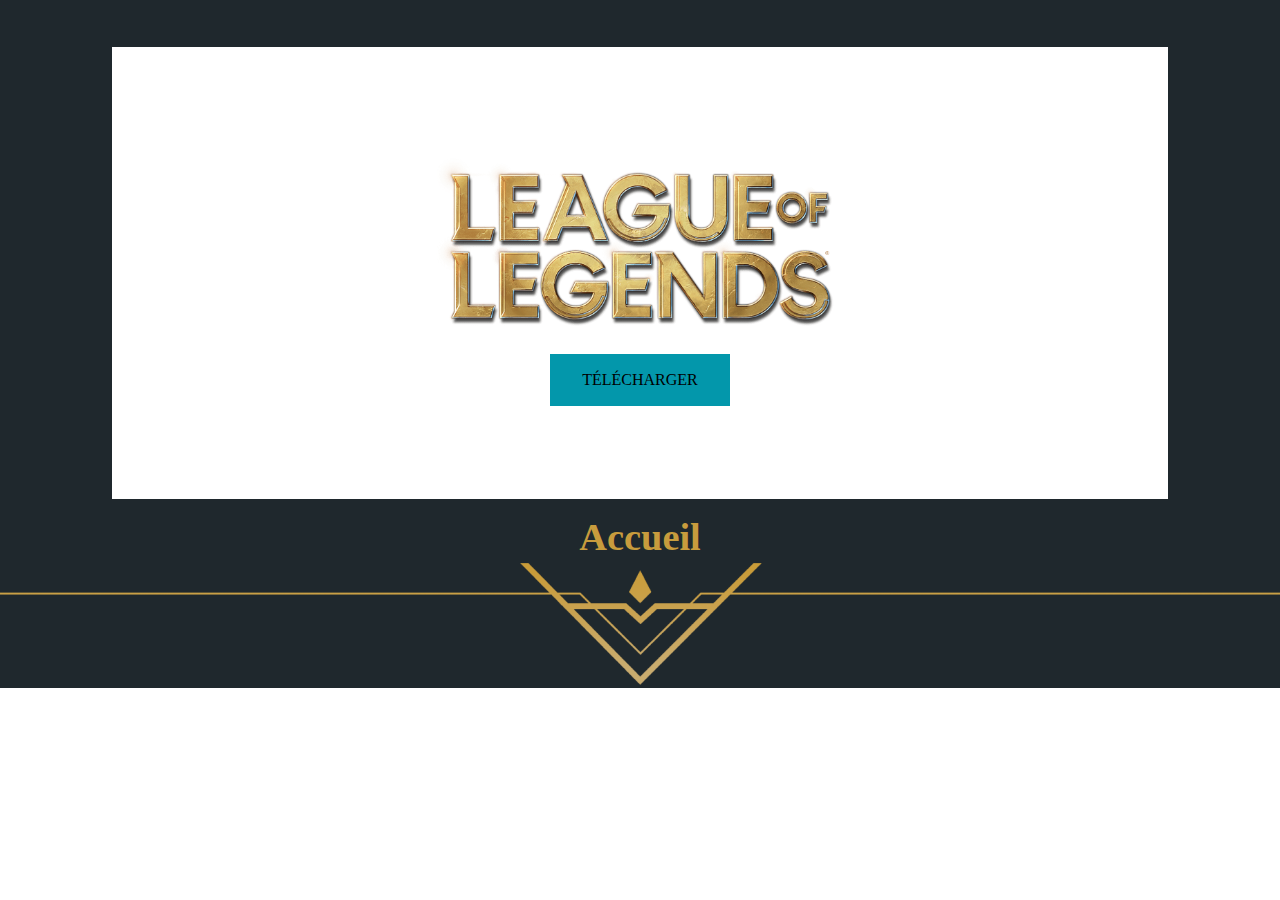
==== index.html @ 40058fbb "Import Home Page" ====
<!doctype html>
<html lang="fr">

<head>
    <meta charset="UTF-8">
    <title>League of Legends</title>
    <link rel="stylesheet" href="./css/home-page.css" type="text/css" />
</head>

<body>
    <main>
        <div class="intro-home-page">
            <div class="video-home-page">
                <video autoplay muted loop>
                    <source src="https://www.leagueoflegends.com/static/hero-c35bd03ceaa5f919e98b20c905044a3d.webm" type="video/mp4">
                     Your browser does not support the video tag.
                </video>
                <img class="logo-home-page" src="./ressources/logo.png" />
                <button class="download"><a href="https://signup.leagueoflegends.com/fr-fr/signup/index">Télécharger</a></button>
            </div>
        </div>
        <div class="invisible-div-home-page"></div>
        <div class="container content-home-page">
            <h1>Accueil</h1>
            <img src="./ressources/decorator-hr-lg.png" />
            <article>

            </article>
            <article></article>
            <article></article>
        </div>
        </main>
</body>

</html>
---- css/home-page.css ----
/*******************************************************************************
GENERALITES
*******************************************************************************/
@font-face {
    font-family: "Beaufort for LOL Bold";
    src: url("https://db.onlinewebfonts.com/t/12420e8c141ca7c3dff41de2d59df13e.eot");
    src: url("https://db.onlinewebfonts.com/t/12420e8c141ca7c3dff41de2d59df13e.eot?#iefix")format("embedded-opentype"),
    url("https://db.onlinewebfonts.com/t/12420e8c141ca7c3dff41de2d59df13e.woff2")format("woff2"),
    url("https://db.onlinewebfonts.com/t/12420e8c141ca7c3dff41de2d59df13e.woff")format("woff"),
    url("https://db.onlinewebfonts.com/t/12420e8c141ca7c3dff41de2d59df13e.ttf")format("truetype"),
    url("https://db.onlinewebfonts.com/t/12420e8c141ca7c3dff41de2d59df13e.svg#Beaufort for LOL Bold")format("svg");
}

body {
    margin: 0;
    padding: 0;
}

main {
    background-color: #1F282D;
}

.container {
    max-width: 1440px;
    margin: 0 auto;
}

a {
    text-decoration: none;
    color: black;
}

h1 {
    color: #C89C3D;
    margin: 0;
    font-family: 'Beaufort for LOL Bold';
    font-size: 2.4rem;
}


/*******************************************************************************
INTRO
*******************************************************************************/

/* DECORATION DIV */
.intro-home-page {
    display: flex;
    justify-content: center;
    width : 100%;
    height: 465px;
    background-color: #1F282D;
    align-items: center;
    position: relative;
}

/* DIV VIDEO */
.video-home-page {
    display: flex;
    flex-direction: column;
    align-items: center;
    justify-content: center;
    width: 80%;
    height: 420px;
    padding: 1em;
    background-color: #fff;
    position: absolute;
    top: 10%;
}

.video-home-page video {
  position: absolute;
  top: 0;
  left: 0;
  width: 100%;
  height: 100%;
  object-fit: cover;
}

/* LOGO*/
.logo-home-page {
    width: 415px;
    height: auto;
    margin: 1em 0;
    z-index: 1;
}

/* BUTTON*/
.download {
    display: flex;
    justify-content: center;
    align-items: center;
    padding: 1em 5em;
    font-family: 'Beaufort for LOL Bold';
    width: 180px;
    height: ;
    font-size: 1rem;
    background-color: #0397AB;
    border: 1px solid #0397AB;
    color: #333;
    text-transform: uppercase;
    z-index: 1;
}


/*******************************************************************************
CONTENU
*******************************************************************************/
.invisible-div-home-page {
    height: 50px;
}


/* DECORATION DIV*/
.content-home-page {
    display: flex;
    justify-content: center;
    align-items: center;
    flex-direction: column;
}
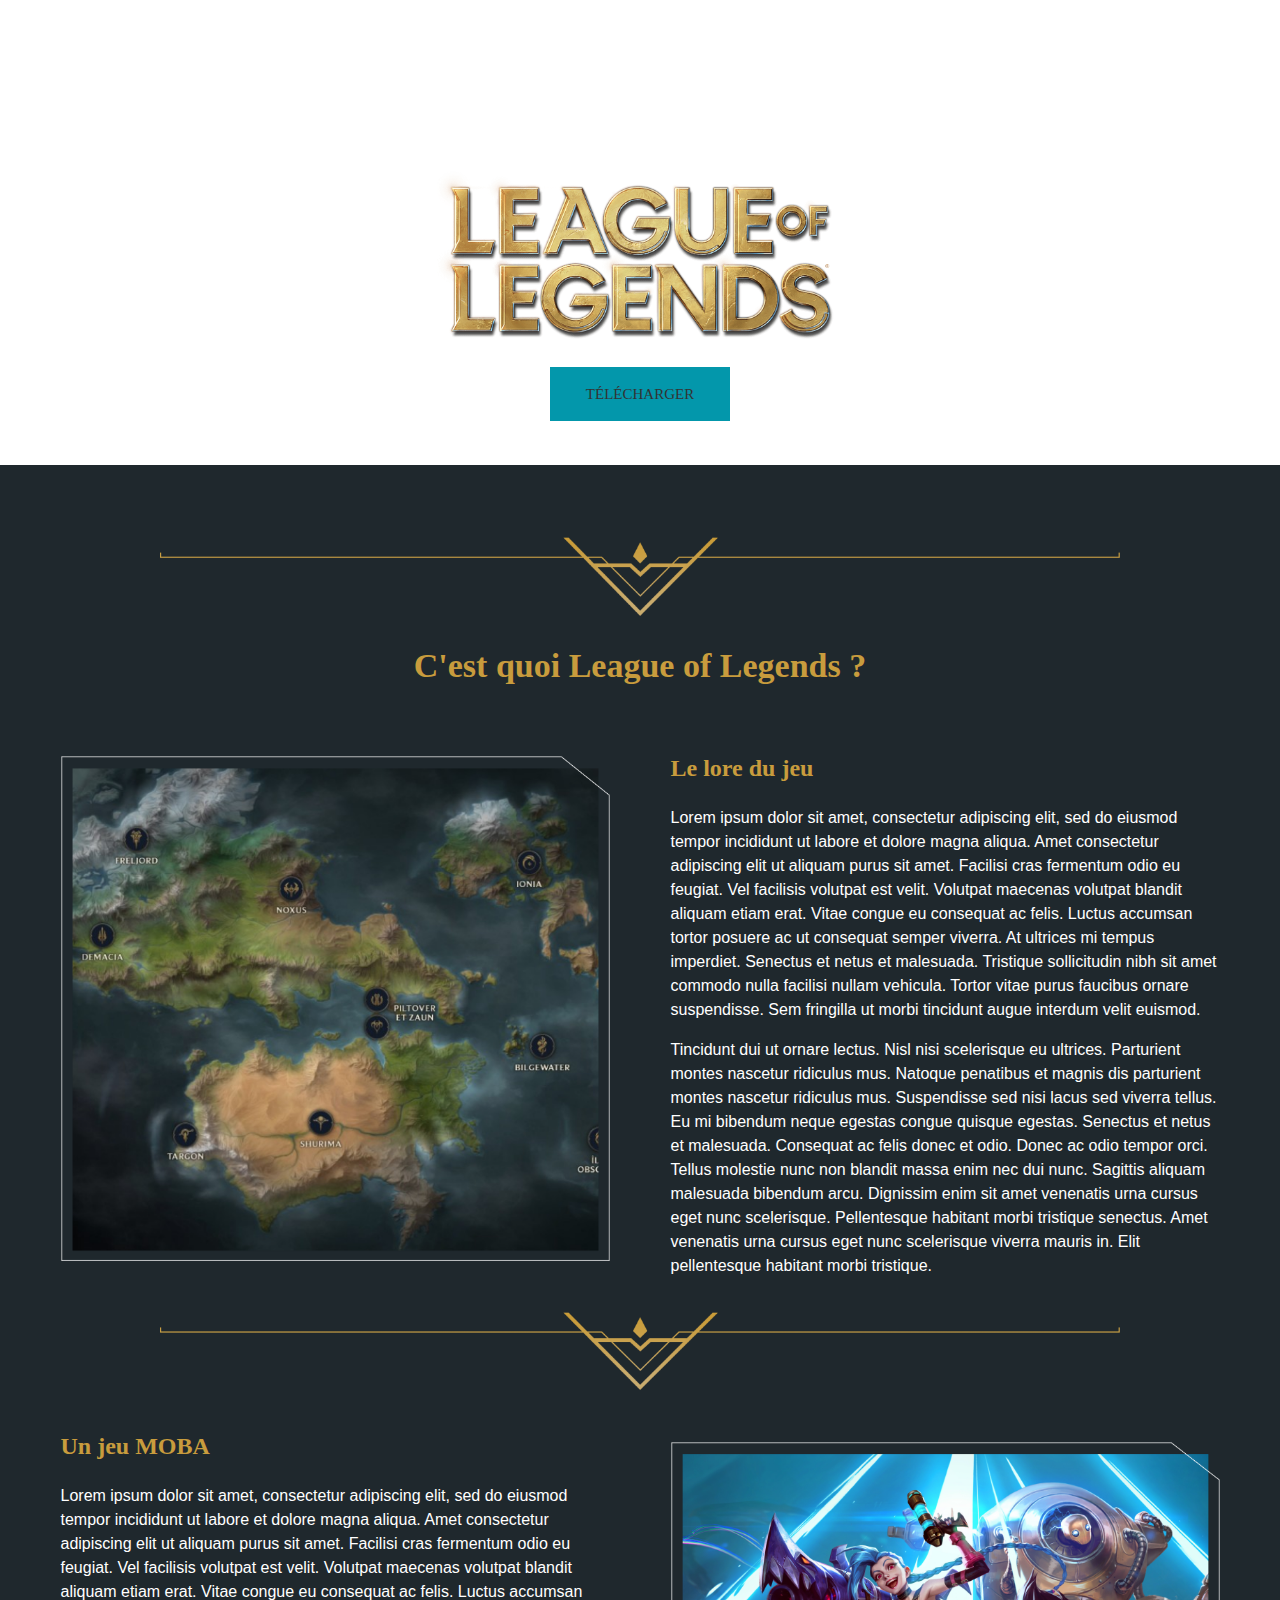
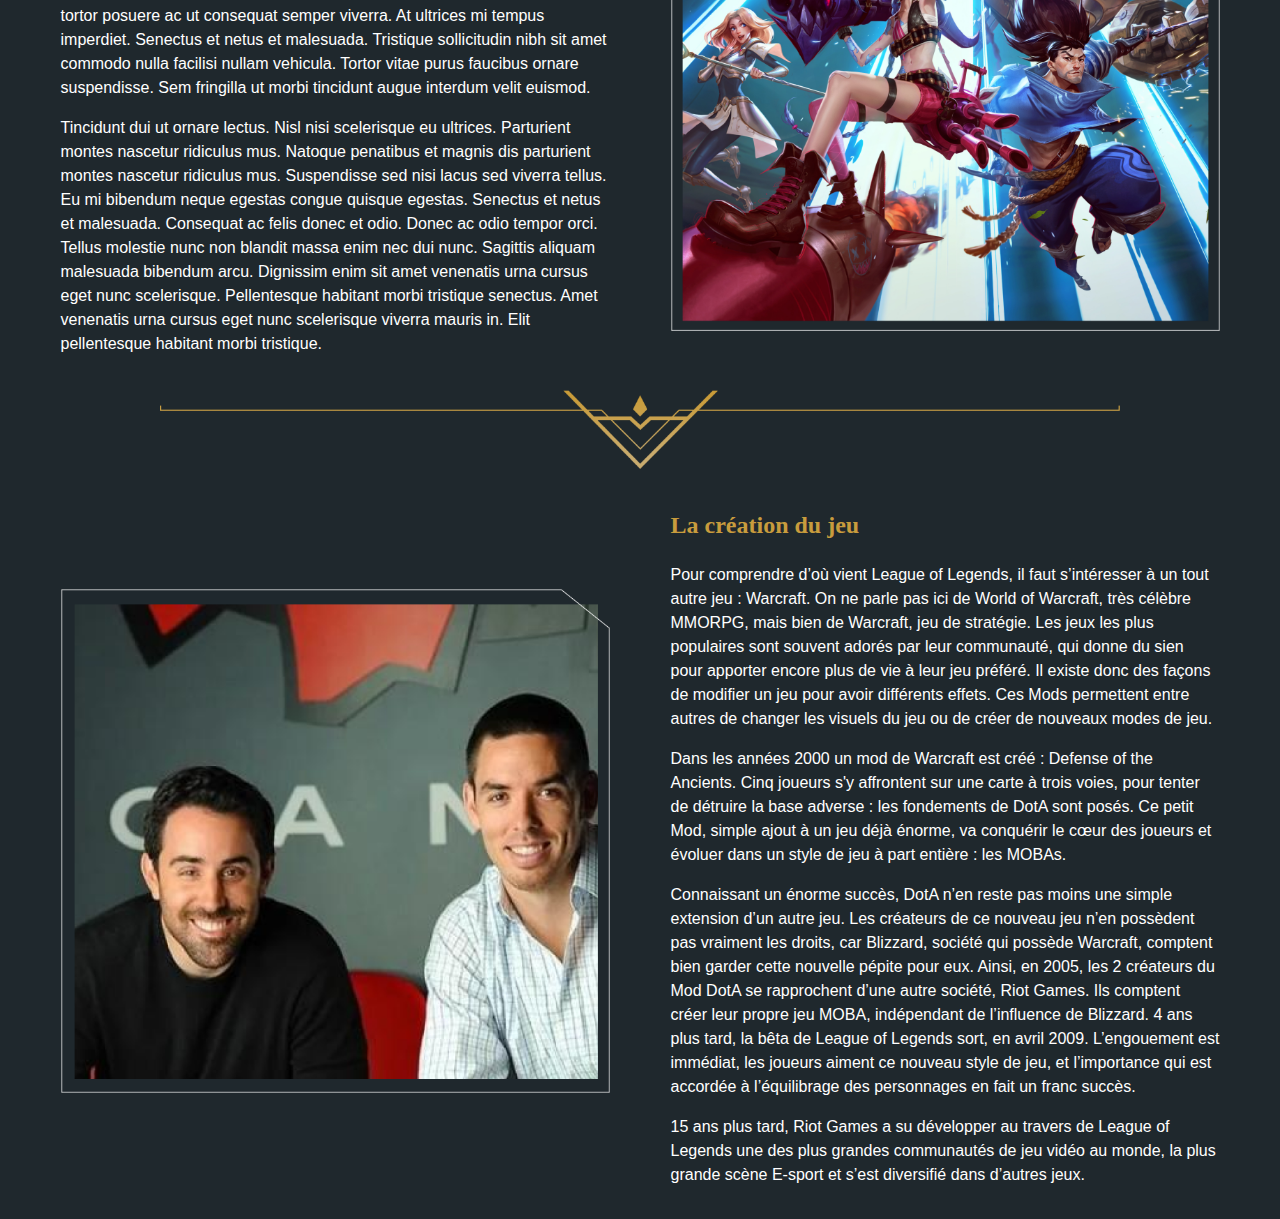
==== commit 32b5c860: "Update Home Page" ====
--- a/index.html
+++ b/index.html
@@ -4,7 +4,8 @@
 <head>
     <meta charset="UTF-8">
     <title>League of Legends</title>
-    <link rel="stylesheet" href="./css/home-page.css" type="text/css" />
+    <link rel="stylesheet" href="./css/style.css" type="text/css" />
+    <meta name="viewport" content="width=device-width, initial-scale=1.0">
 </head>
 
 <body>
@@ -16,20 +17,64 @@
                      Your browser does not support the video tag.
                 </video>
                 <img class="logo-home-page" src="./ressources/logo.png" />
-                <button class="download"><a href="https://signup.leagueoflegends.com/fr-fr/signup/index">Télécharger</a></button>
+                <a class="download"href="https://signup.leagueoflegends.com/fr-fr/signup/index">Télécharger</a>
             </div>
         </div>
         <div class="invisible-div-home-page"></div>
         <div class="container content-home-page">
-            <h1>Accueil</h1>
-            <img src="./ressources/decorator-hr-lg.png" />
-            <article>
-
+            <img class="separator-home-page" src="./ressources/decorator-hr-lg.png" />
+            <h1>C'est quoi League of Legends ?</h1>
+            <article class="article-home-page">
+                <div class="div-img-home-page">
+                    <img class="img-home-page" src="./ressources/map.png" />
+                </div>
+                <div class="text-article-home-page">
+                    <h2>Le lore du jeu</h2>
+                    <p>Lorem ipsum dolor sit amet, consectetur adipiscing elit, sed do eiusmod tempor incididunt ut labore et dolore magna aliqua. Amet consectetur adipiscing elit ut aliquam purus sit amet. Facilisi cras fermentum odio eu feugiat. Vel facilisis
+                        volutpat est velit. Volutpat maecenas volutpat blandit aliquam etiam erat. Vitae congue eu consequat ac felis. Luctus accumsan tortor posuere ac ut consequat semper viverra. At ultrices mi tempus imperdiet. Senectus et netus et
+                        malesuada. Tristique sollicitudin nibh sit amet commodo nulla facilisi nullam vehicula. Tortor vitae purus faucibus ornare suspendisse. Sem fringilla ut morbi tincidunt augue interdum velit euismod.</p>
+                    <p>Tincidunt dui ut ornare lectus. Nisl nisi scelerisque eu ultrices. Parturient montes nascetur ridiculus mus. Natoque penatibus et magnis dis parturient montes nascetur ridiculus mus. Suspendisse sed nisi lacus sed viverra tellus. Eu
+                        mi bibendum neque egestas congue quisque egestas. Senectus et netus et malesuada. Consequat ac felis donec et odio. Donec ac odio tempor orci. Tellus molestie nunc non blandit massa enim nec dui nunc. Sagittis aliquam malesuada
+                        bibendum arcu. Dignissim enim sit amet venenatis urna cursus eget nunc scelerisque. Pellentesque habitant morbi tristique senectus. Amet venenatis urna cursus eget nunc scelerisque viverra mauris in. Elit pellentesque habitant
+                        morbi tristique.</p>
+                </div>
             </article>
-            <article></article>
-            <article></article>
+            <img class="separator-home-page" src="./ressources/decorator-hr-lg.png" />
+            <article class="article-home-page">
+                <div class="text-article-home-page">
+                    <h2>Un jeu MOBA</h2>
+                    <p>Lorem ipsum dolor sit amet, consectetur adipiscing elit, sed do eiusmod tempor incididunt ut labore et dolore magna aliqua. Amet consectetur adipiscing elit ut aliquam purus sit amet. Facilisi cras fermentum odio eu feugiat. Vel facilisis
+                        volutpat est velit. Volutpat maecenas volutpat blandit aliquam etiam erat. Vitae congue eu consequat ac felis. Luctus accumsan tortor posuere ac ut consequat semper viverra. At ultrices mi tempus imperdiet. Senectus et netus et
+                        malesuada. Tristique sollicitudin nibh sit amet commodo nulla facilisi nullam vehicula. Tortor vitae purus faucibus ornare suspendisse. Sem fringilla ut morbi tincidunt augue interdum velit euismod.</p>
+                    <p>Tincidunt dui ut ornare lectus. Nisl nisi scelerisque eu ultrices. Parturient montes nascetur ridiculus mus. Natoque penatibus et magnis dis parturient montes nascetur ridiculus mus. Suspendisse sed nisi lacus sed viverra tellus. Eu
+                        mi bibendum neque egestas congue quisque egestas. Senectus et netus et malesuada. Consequat ac felis donec et odio. Donec ac odio tempor orci. Tellus molestie nunc non blandit massa enim nec dui nunc. Sagittis aliquam malesuada
+                        bibendum arcu. Dignissim enim sit amet venenatis urna cursus eget nunc scelerisque. Pellentesque habitant morbi tristique senectus. Amet venenatis urna cursus eget nunc scelerisque viverra mauris in. Elit pellentesque habitant
+                        morbi tristique.</p>
+                </div>
+                <div class="div-img-home-page">
+                    <img class="img-home-page" src="./ressources/MOBA.png" />
+                </div>
+            </article>
+            <img class="separator-home-page" src="./ressources/decorator-hr-lg.png" />
+            <article class="article-home-page">
+                <div class="div-img-home-page">
+                    <img class="img-home-page" src="./ressources/creators.png" />
+                </div>
+                <div class="text-article-home-page">
+                    <h2>La création du jeu</h2>
+                    <p>Pour comprendre d’où vient League of Legends, il faut s’intéresser à un tout autre jeu : Warcraft. On ne parle pas ici de World of Warcraft, très célèbre MMORPG, mais bien de Warcraft, jeu de stratégie. Les jeux les plus populaires
+                        sont souvent adorés par leur communauté, qui donne du sien pour apporter encore plus de vie à leur jeu préféré. Il existe donc des façons de modifier un jeu pour avoir différents effets. Ces Mods permettent entre autres de changer
+                        les visuels du jeu ou de créer de nouveaux modes de jeu. </p>
+                    <p>Dans les années 2000 un mod de Warcraft est créé : Defense of the Ancients. Cinq joueurs s'y affrontent sur une carte à trois voies, pour tenter de détruire la base adverse : les fondements de DotA sont posés. Ce petit Mod, simple
+                        ajout à un jeu déjà énorme, va conquérir le cœur des joueurs et évoluer dans un style de jeu à part entière : les MOBAs.</p>
+                    <p>Connaissant un énorme succès, DotA n’en reste pas moins une simple extension d’un autre jeu. Les créateurs de ce nouveau jeu n’en possèdent pas vraiment les droits, car Blizzard, société qui possède Warcraft, comptent bien garder cette
+                        nouvelle pépite pour eux. Ainsi, en 2005, les 2 créateurs du Mod DotA se rapprochent d’une autre société, Riot Games. Ils comptent créer leur propre jeu MOBA, indépendant de l’influence de Blizzard. 4 ans plus tard, la bêta de
+                        League of Legends sort, en avril 2009. L’engouement est immédiat, les joueurs aiment ce nouveau style de jeu, et l’importance qui est accordée à l’équilibrage des personnages en fait un franc succès.</p>
+                    <p>15 ans plus tard, Riot Games a su développer au travers de League of Legends une des plus grandes communautés de jeu vidéo au monde, la plus grande scène E-sport et s’est diversifié dans d’autres jeux.</p>
+                </div>
+            </article>
         </div>
-        </main>
+    </main>
 </body>
 
 </html>
--- a/css/style.css
+++ b/css/style.css
@@ -0,0 +1,8 @@
+@import url('font.css');
+@import url('general.css');
+@import url('main.css');
+@import url('role.css');
+@import url('media.css');
+@import url('merch.css');
+@import url('mixin.css');
+@import url('home-page.css')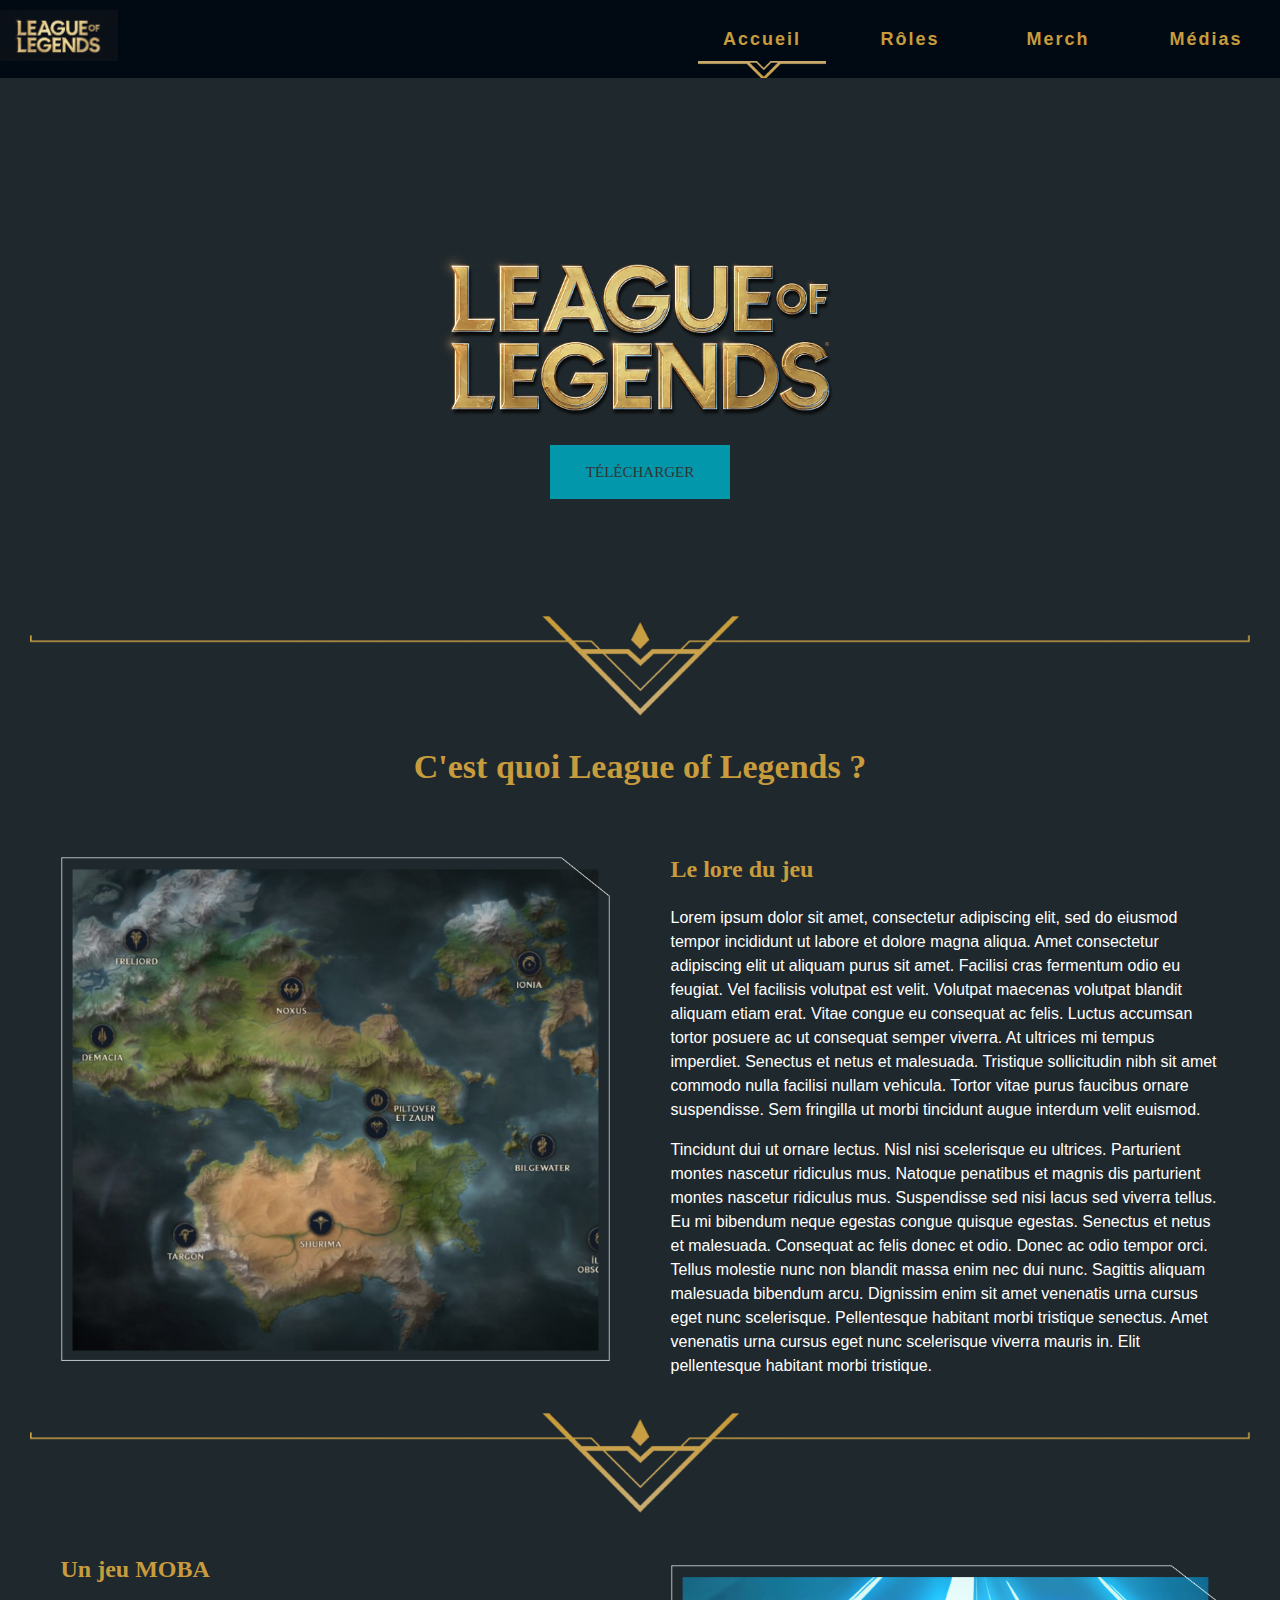
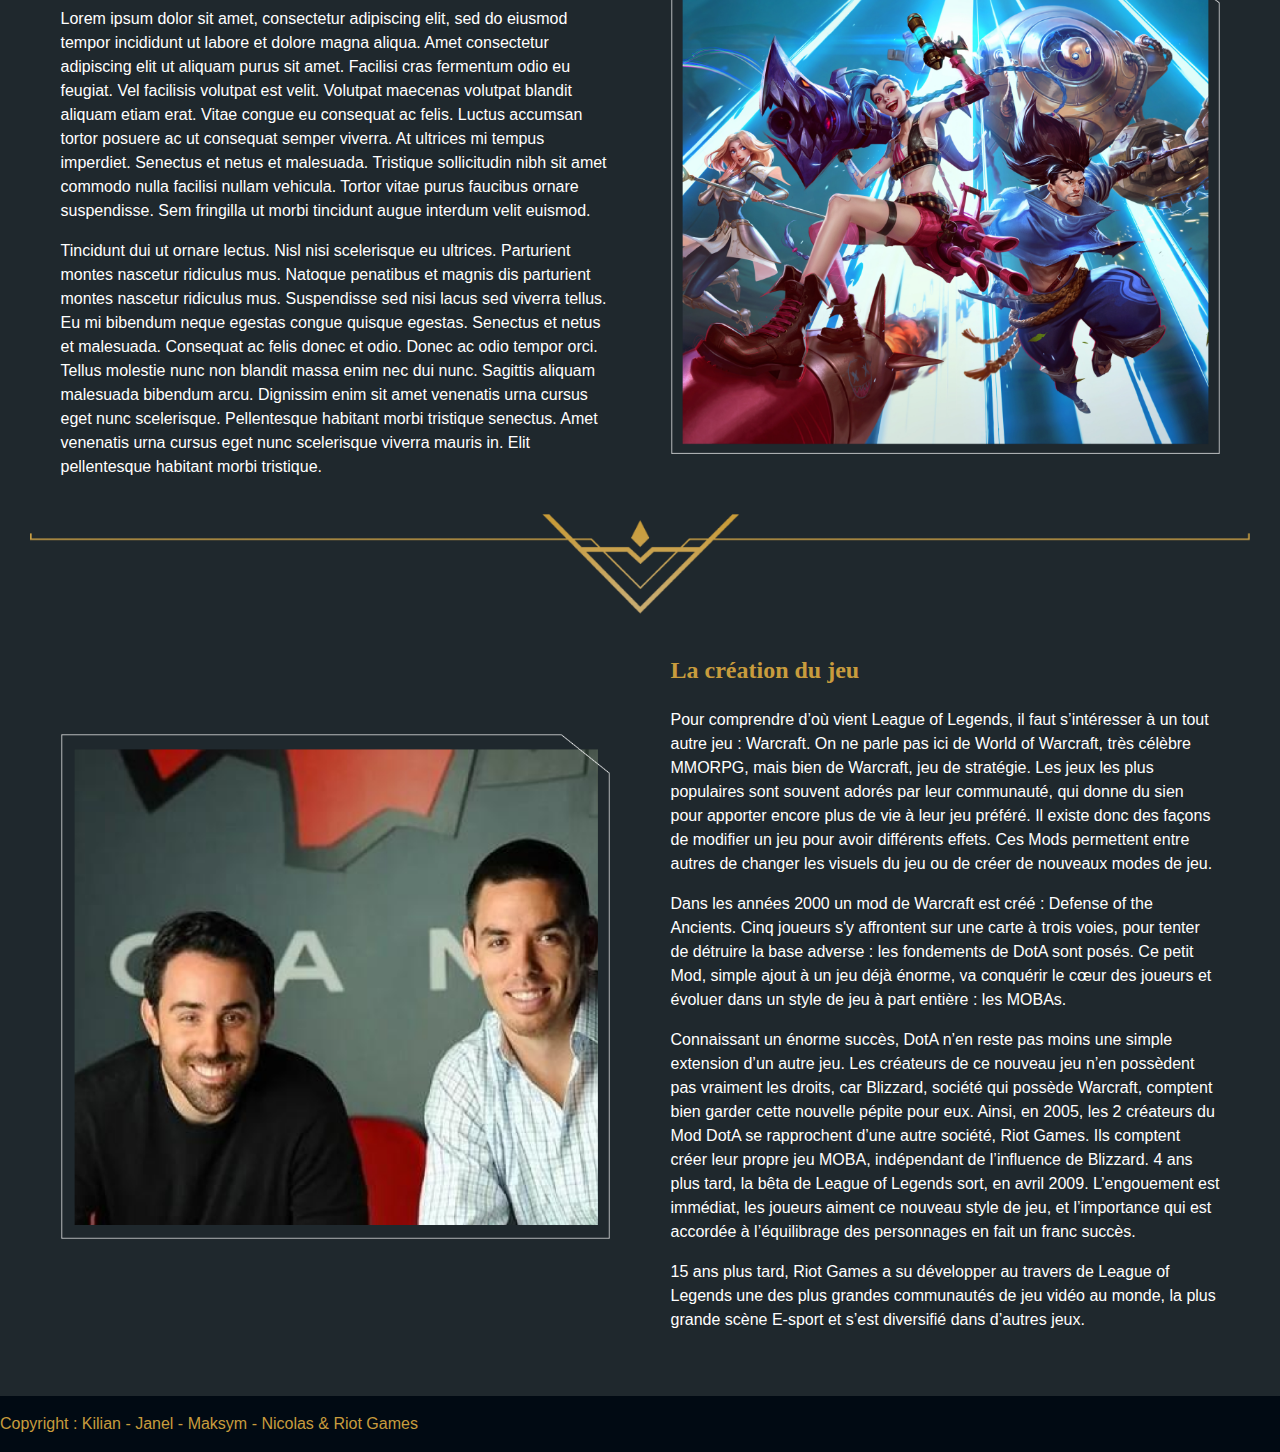
==== commit ab11ceb7: "Update home page" ====
--- a/index.html
+++ b/index.html
@@ -9,6 +9,21 @@
 </head>
 
 <body>
+    <header>
+        <a href="index.html"><img src="./ressources/logo-d-4x-zoom-rendered-00.webp" alt="Logo League of Legend"></a>
+        <div class="burger-menu">
+            <img src="/LoL/ressources/bars-solid (3).svg" alt=" burger menu icon" id="burger-icon" />
+        </div>
+        <nav id="navbar">
+            <a href="index.html" class="lien-actif">Accueil</a>
+
+            <a href="roles.html">Rôles</a>
+
+            <a href="merch.html.html">Merch</a>
+
+            <a href="media.html">Médias</a>
+        </nav>
+    </header>
     <main>
         <div class="intro-home-page">
             <div class="video-home-page">
@@ -17,7 +32,7 @@
                      Your browser does not support the video tag.
                 </video>
                 <img class="logo-home-page" src="./ressources/logo.png" />
-                <a class="download"href="https://signup.leagueoflegends.com/fr-fr/signup/index">Télécharger</a>
+                <a class="download" href="https://signup.leagueoflegends.com/fr-fr/signup/index">Télécharger</a>
             </div>
         </div>
         <div class="invisible-div-home-page"></div>
@@ -75,6 +90,18 @@
             </article>
         </div>
     </main>
+    <footer class="footer">
+        <p>Copyright : Kilian - Janel - Maksym - Nicolas & Riot Games</p>
+
+        <div class="social">
+            <a href="https://www.youtube.com"><i class="fa-brands fa-youtube" style="color: #c89c3d;"></i></a>
+            <a href="https://www.facebook.com" target="_blank"><i class="fa-brands fa-facebook-f" style="color: #c89c3d;"></i></a>
+            <a href="https://twitter.com/?lang=fr"><i class="fa-brands fa-x-twitter" style="color: #c89c3d;"></i></a>
+            <a href="https://www.facebook.com/?locale=fr_FR"><i class="fa-brands fa-instagram" style="color: #c89c3d;"></i></a>
+            <a href="https://discord.com/"><i class="fa-brands fa-discord" style="color: #c89c3d;"></i></a>
+        </div>
+
+    </footer>
 </body>
 
 </html>
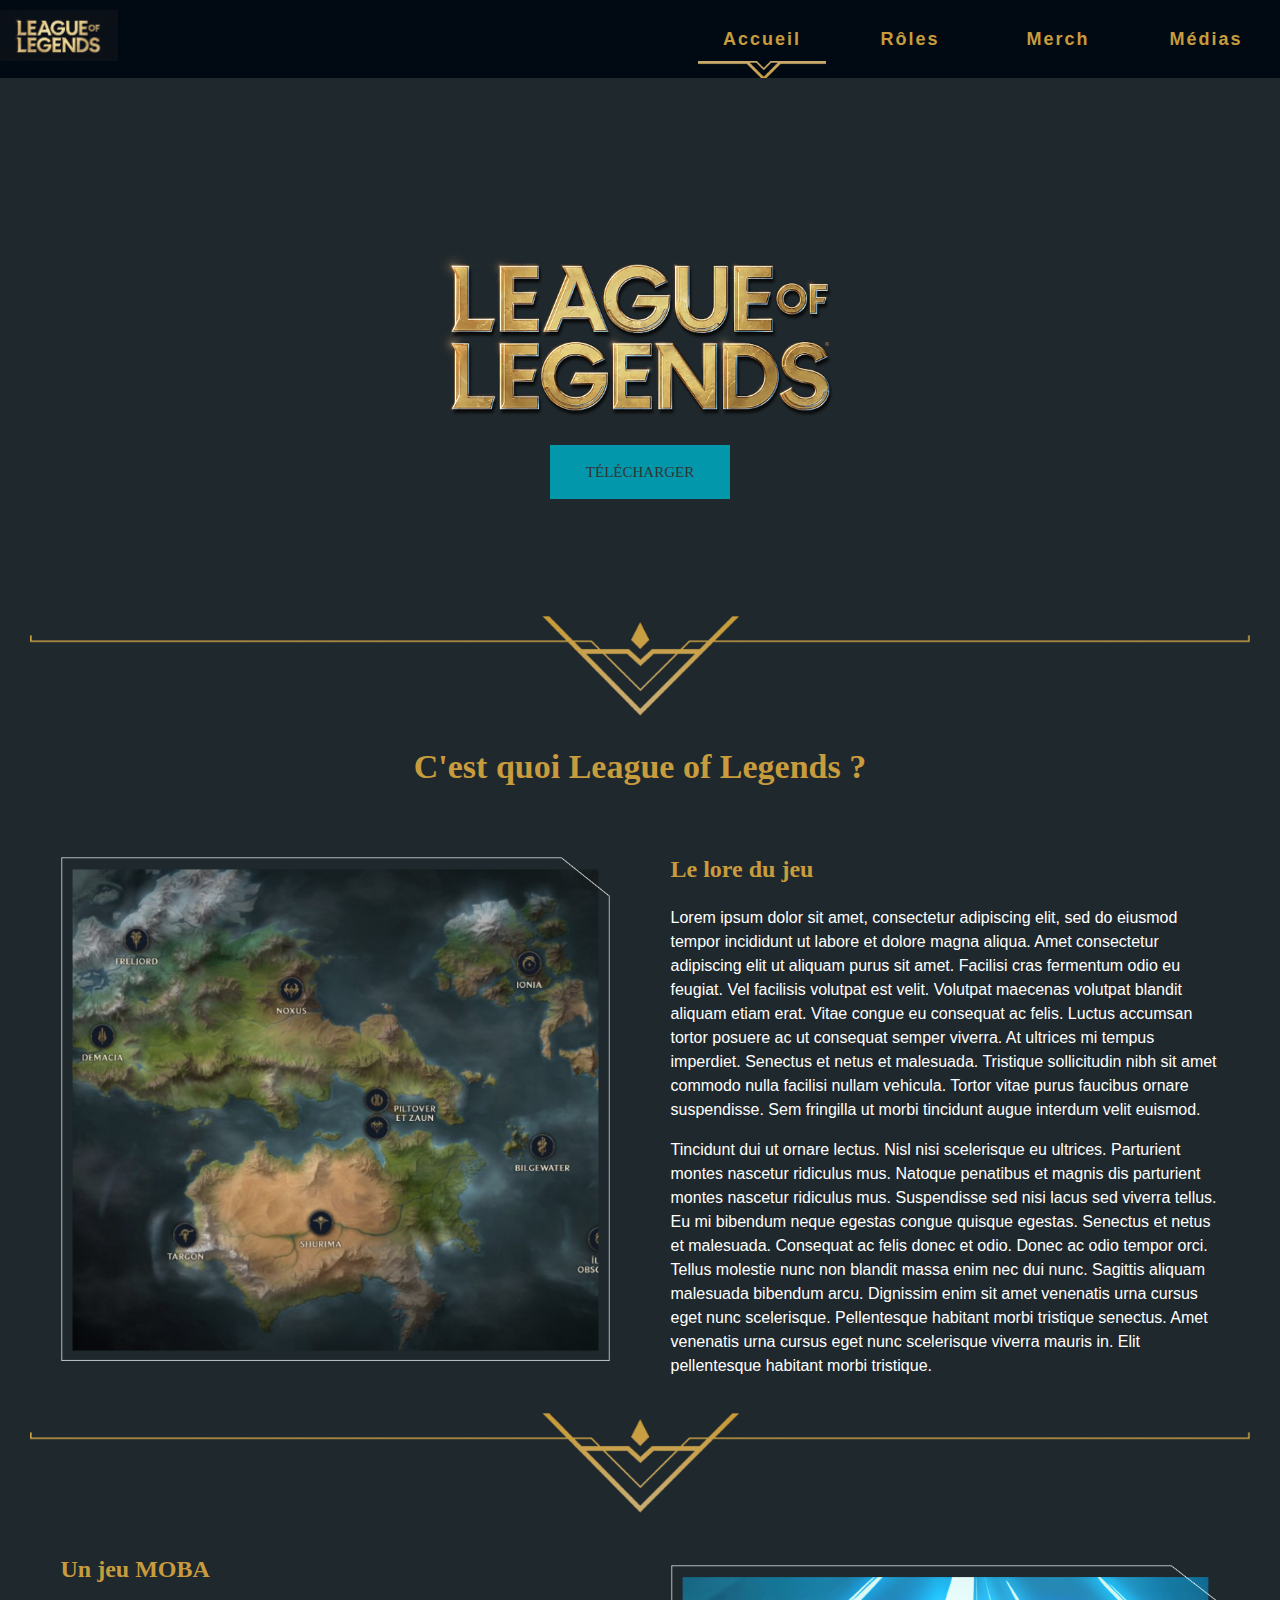
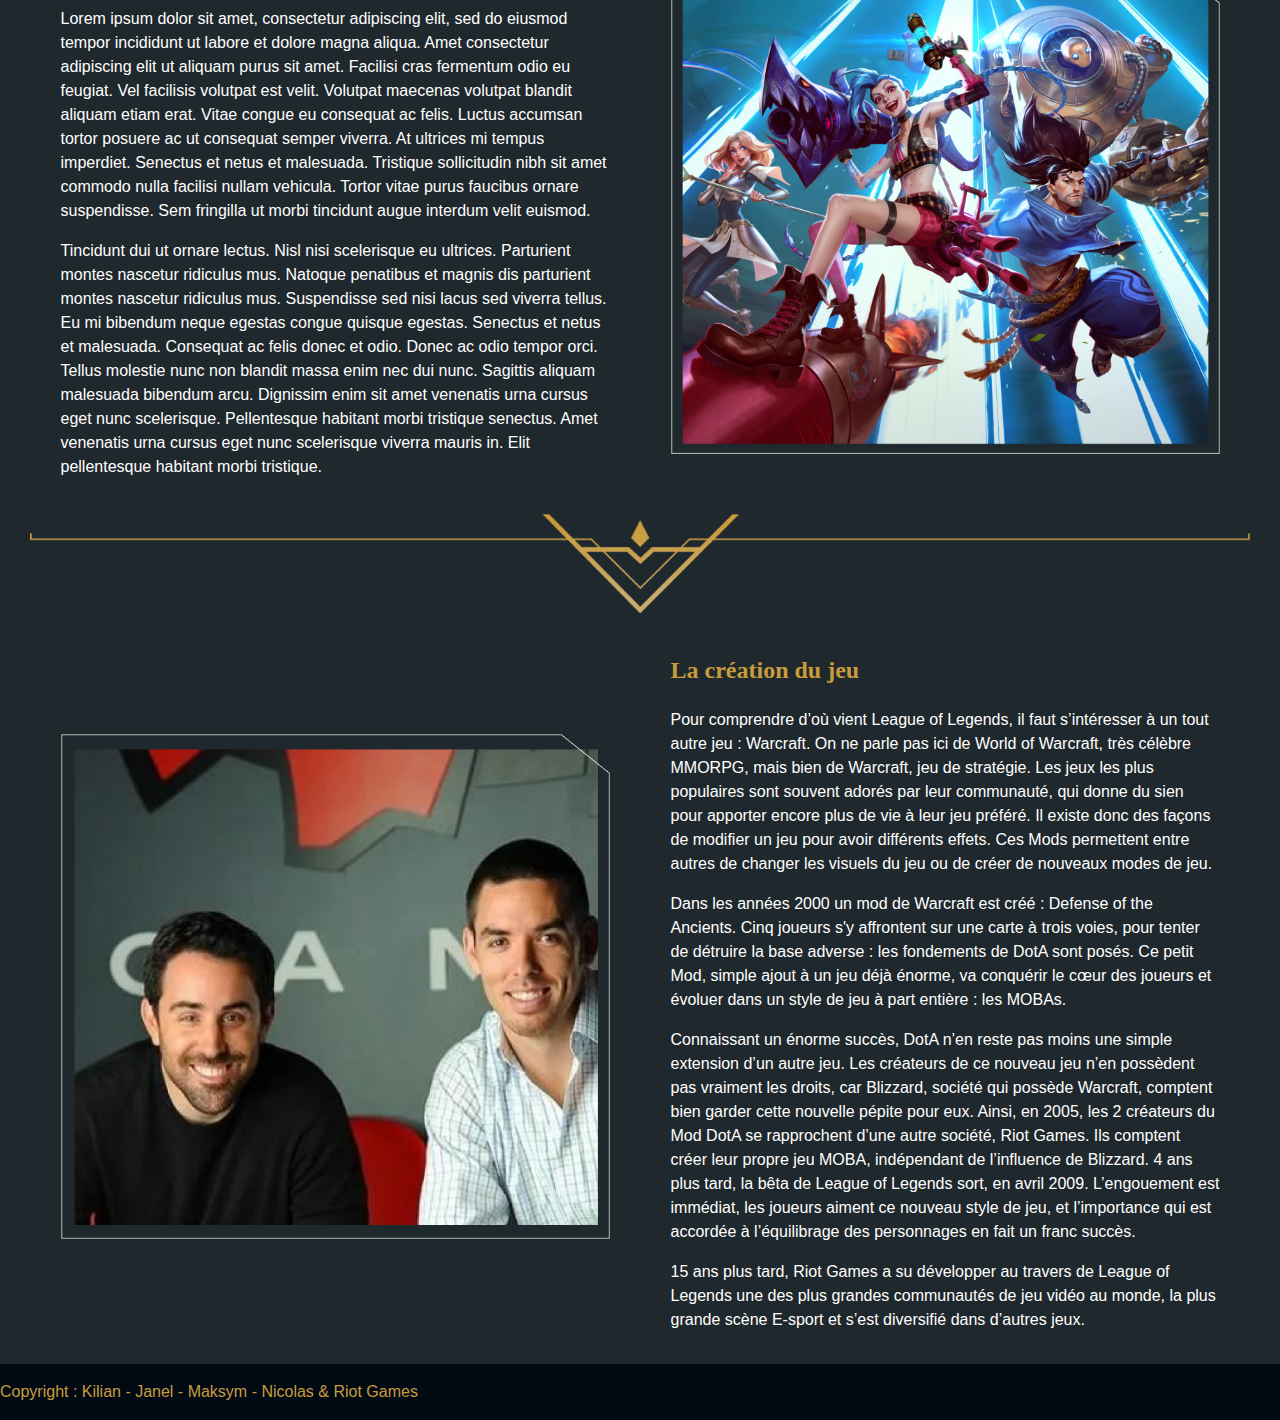
==== commit 48c8e1c8: "Add responsive to home page" ====
--- a/index.html
+++ b/index.html
@@ -5,7 +5,9 @@
     <meta charset="UTF-8">
     <title>League of Legends</title>
     <link rel="stylesheet" href="./css/style.css" type="text/css" />
+    <link href="https://fonts.cdnfonts.com/css/open-dyslexic" rel="stylesheet">
     <meta name="viewport" content="width=device-width, initial-scale=1.0">
+    <script src="https://kit.fontawesome.com/bd5d7da3bf.js" crossorigin="anonymous"></script>
 </head>
 
 <body>
@@ -38,13 +40,29 @@
         <div class="invisible-div-home-page"></div>
         <div class="container content-home-page">
             <img class="separator-home-page" src="./ressources/decorator-hr-lg.png" />
-            <h1>C'est quoi League of Legends ?</h1>
+            <h1 class="h1-home-page">C'est quoi League of Legends ?</h1>
             <article class="article-home-page">
                 <div class="div-img-home-page">
                     <img class="img-home-page" src="./ressources/map.png" />
                 </div>
                 <div class="text-article-home-page">
-                    <h2>Le lore du jeu</h2>
+                    <h2 class="h2-home-page">Le lore du jeu</h2>
+                    <p>Lorem ipsum dolor sit amet, consectetur adipiscing elit, sed do eiusmod tempor incididunt ut labore et dolore magna aliqua. Amet consectetur adipiscing elit ut aliquam purus sit amet. Facilisi cras fermentum odio eu feugiat. Vel facilisis
+                        volutpat est velit. Volutpat maecenas volutpat blandit aliquam etiam erat. Vitae congue eu consequat ac felis. Luctus accumsan tortor posuere ac ut consequat semper viverra. At ultrices mi tempus imperdiet. Senectus et netus et
+                        malesuada. Tristique sollicitudin nibh sit amet commodo nulla facilisi nullam vehicula. Tortor vitae purus faucibus ornare suspendisse. Sem fringilla ut morbi tincidunt augue interdum velit euismod.</p>
+                    <p>Tincidunt dui ut ornare lectus. Nisl nisi scelerisque eu ultrices. Parturient montes nascetur ridiculus mus. Natoque penatibus et magnis dis parturient montes nascetur ridiculus mus. Suspendisse sed nisi lacus sed viverra tellus. Eu
+                        mi bibendum neque egestas congue quisque egestas. Senectus et netus et malesuada. Consequat ac felis donec et odio. Donec ac odio tempor orci. Tellus molestie nunc non blandit massa enim nec dui nunc. Sagittis aliquam malesuada
+                        bibendum arcu. Dignissim enim sit amet venenatis urna cursus eget nunc scelerisque. Pellentesque habitant morbi tristique senectus. Amet venenatis urna cursus eget nunc scelerisque viverra mauris in. Elit pellentesque habitant
+                        morbi tristique.</p>
+                </div>
+            </article>
+            <img class="separator-home-page" src="./ressources/decorator-hr-lg.png" />
+            <article class="article-2-home-page article-home-page">
+                <div class="div-img-home-page">
+                    <img class="img-home-page" src="./ressources/MOBA.png" />
+                </div>
+                <div class="text-article-home-page">
+                    <h2 class="h2-home-page">Un jeu MOBA</h2>
                     <p>Lorem ipsum dolor sit amet, consectetur adipiscing elit, sed do eiusmod tempor incididunt ut labore et dolore magna aliqua. Amet consectetur adipiscing elit ut aliquam purus sit amet. Facilisi cras fermentum odio eu feugiat. Vel facilisis
                         volutpat est velit. Volutpat maecenas volutpat blandit aliquam etiam erat. Vitae congue eu consequat ac felis. Luctus accumsan tortor posuere ac ut consequat semper viverra. At ultrices mi tempus imperdiet. Senectus et netus et
                         malesuada. Tristique sollicitudin nibh sit amet commodo nulla facilisi nullam vehicula. Tortor vitae purus faucibus ornare suspendisse. Sem fringilla ut morbi tincidunt augue interdum velit euismod.</p>
@@ -56,27 +74,11 @@
             </article>
             <img class="separator-home-page" src="./ressources/decorator-hr-lg.png" />
             <article class="article-home-page">
-                <div class="text-article-home-page">
-                    <h2>Un jeu MOBA</h2>
-                    <p>Lorem ipsum dolor sit amet, consectetur adipiscing elit, sed do eiusmod tempor incididunt ut labore et dolore magna aliqua. Amet consectetur adipiscing elit ut aliquam purus sit amet. Facilisi cras fermentum odio eu feugiat. Vel facilisis
-                        volutpat est velit. Volutpat maecenas volutpat blandit aliquam etiam erat. Vitae congue eu consequat ac felis. Luctus accumsan tortor posuere ac ut consequat semper viverra. At ultrices mi tempus imperdiet. Senectus et netus et
-                        malesuada. Tristique sollicitudin nibh sit amet commodo nulla facilisi nullam vehicula. Tortor vitae purus faucibus ornare suspendisse. Sem fringilla ut morbi tincidunt augue interdum velit euismod.</p>
-                    <p>Tincidunt dui ut ornare lectus. Nisl nisi scelerisque eu ultrices. Parturient montes nascetur ridiculus mus. Natoque penatibus et magnis dis parturient montes nascetur ridiculus mus. Suspendisse sed nisi lacus sed viverra tellus. Eu
-                        mi bibendum neque egestas congue quisque egestas. Senectus et netus et malesuada. Consequat ac felis donec et odio. Donec ac odio tempor orci. Tellus molestie nunc non blandit massa enim nec dui nunc. Sagittis aliquam malesuada
-                        bibendum arcu. Dignissim enim sit amet venenatis urna cursus eget nunc scelerisque. Pellentesque habitant morbi tristique senectus. Amet venenatis urna cursus eget nunc scelerisque viverra mauris in. Elit pellentesque habitant
-                        morbi tristique.</p>
-                </div>
-                <div class="div-img-home-page">
-                    <img class="img-home-page" src="./ressources/MOBA.png" />
-                </div>
-            </article>
-            <img class="separator-home-page" src="./ressources/decorator-hr-lg.png" />
-            <article class="article-home-page">
                 <div class="div-img-home-page">
                     <img class="img-home-page" src="./ressources/creators.png" />
                 </div>
                 <div class="text-article-home-page">
-                    <h2>La création du jeu</h2>
+                    <h2 class="h2-home-page">La création du jeu</h2>
                     <p>Pour comprendre d’où vient League of Legends, il faut s’intéresser à un tout autre jeu : Warcraft. On ne parle pas ici de World of Warcraft, très célèbre MMORPG, mais bien de Warcraft, jeu de stratégie. Les jeux les plus populaires
                         sont souvent adorés par leur communauté, qui donne du sien pour apporter encore plus de vie à leur jeu préféré. Il existe donc des façons de modifier un jeu pour avoir différents effets. Ces Mods permettent entre autres de changer
                         les visuels du jeu ou de créer de nouveaux modes de jeu. </p>
--- a/css/style.css
+++ b/css/style.css
@@ -4,5 +4,5 @@
 @import url('role.css');
 @import url('media.css');
 @import url('merch.css');
-@import url('mixin.css');
-@import url('home-page.css')+@import url('home-page.css');
+@import url('mixin.css');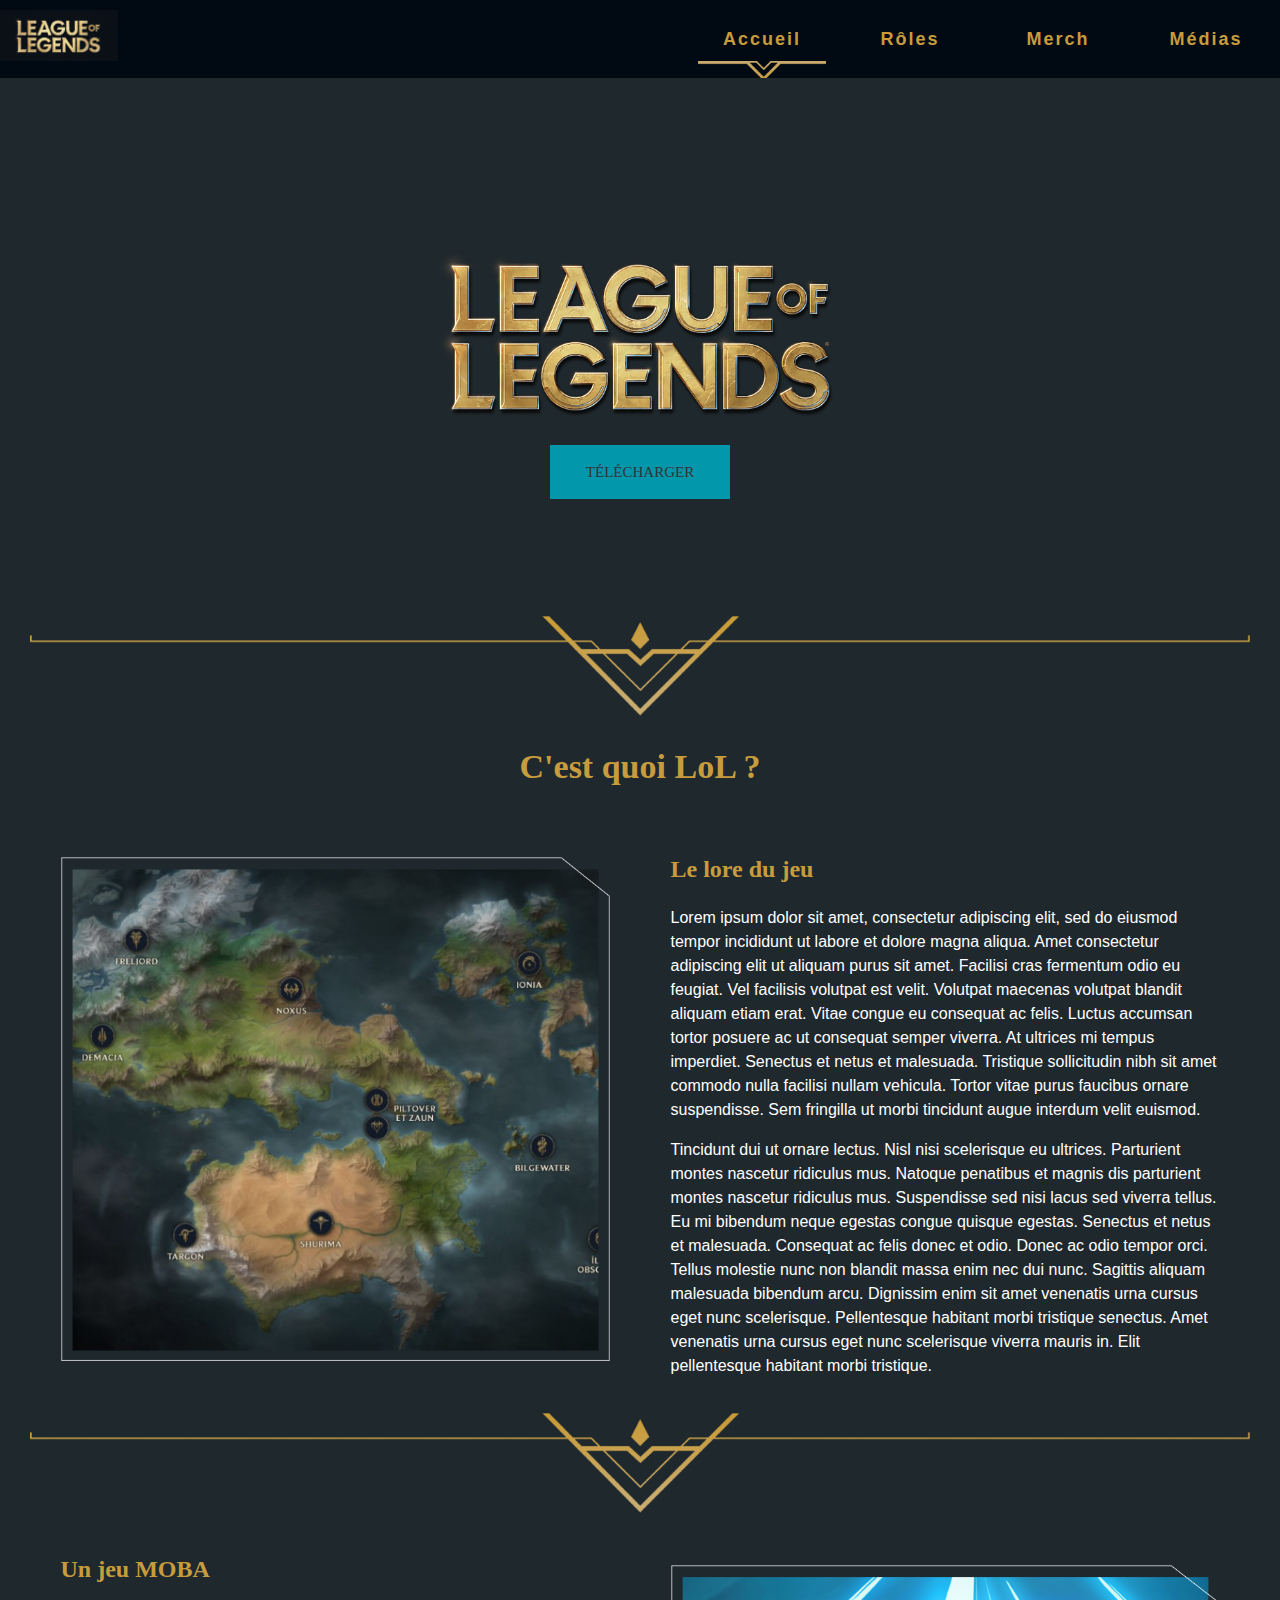
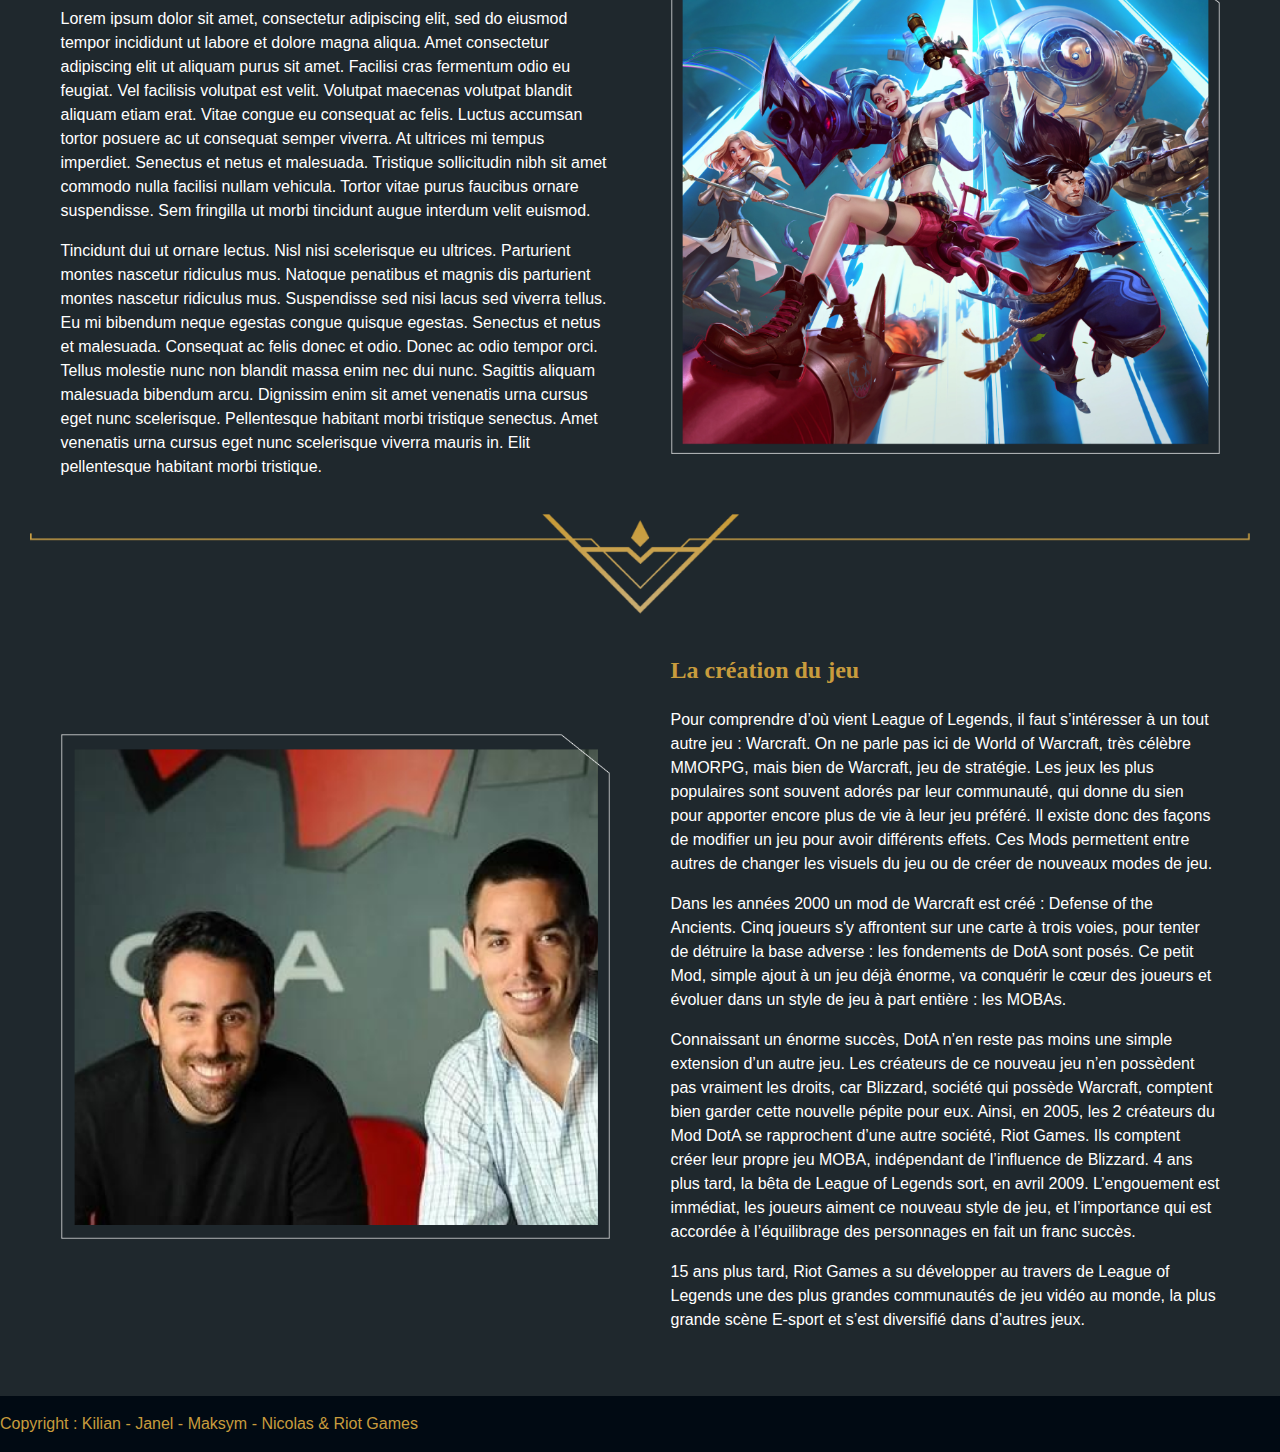
==== commit c707bf2b: "new H1 in home page" ====
--- a/index.html
+++ b/index.html
@@ -40,7 +40,7 @@
         <div class="invisible-div-home-page"></div>
         <div class="container content-home-page">
             <img class="separator-home-page" src="./ressources/decorator-hr-lg.png" />
-            <h1 class="h1-home-page">C'est quoi League of Legends ?</h1>
+            <h1 class="h1-home-page">C'est quoi LoL ?</h1>
             <article class="article-home-page">
                 <div class="div-img-home-page">
                     <img class="img-home-page" src="./ressources/map.png" />
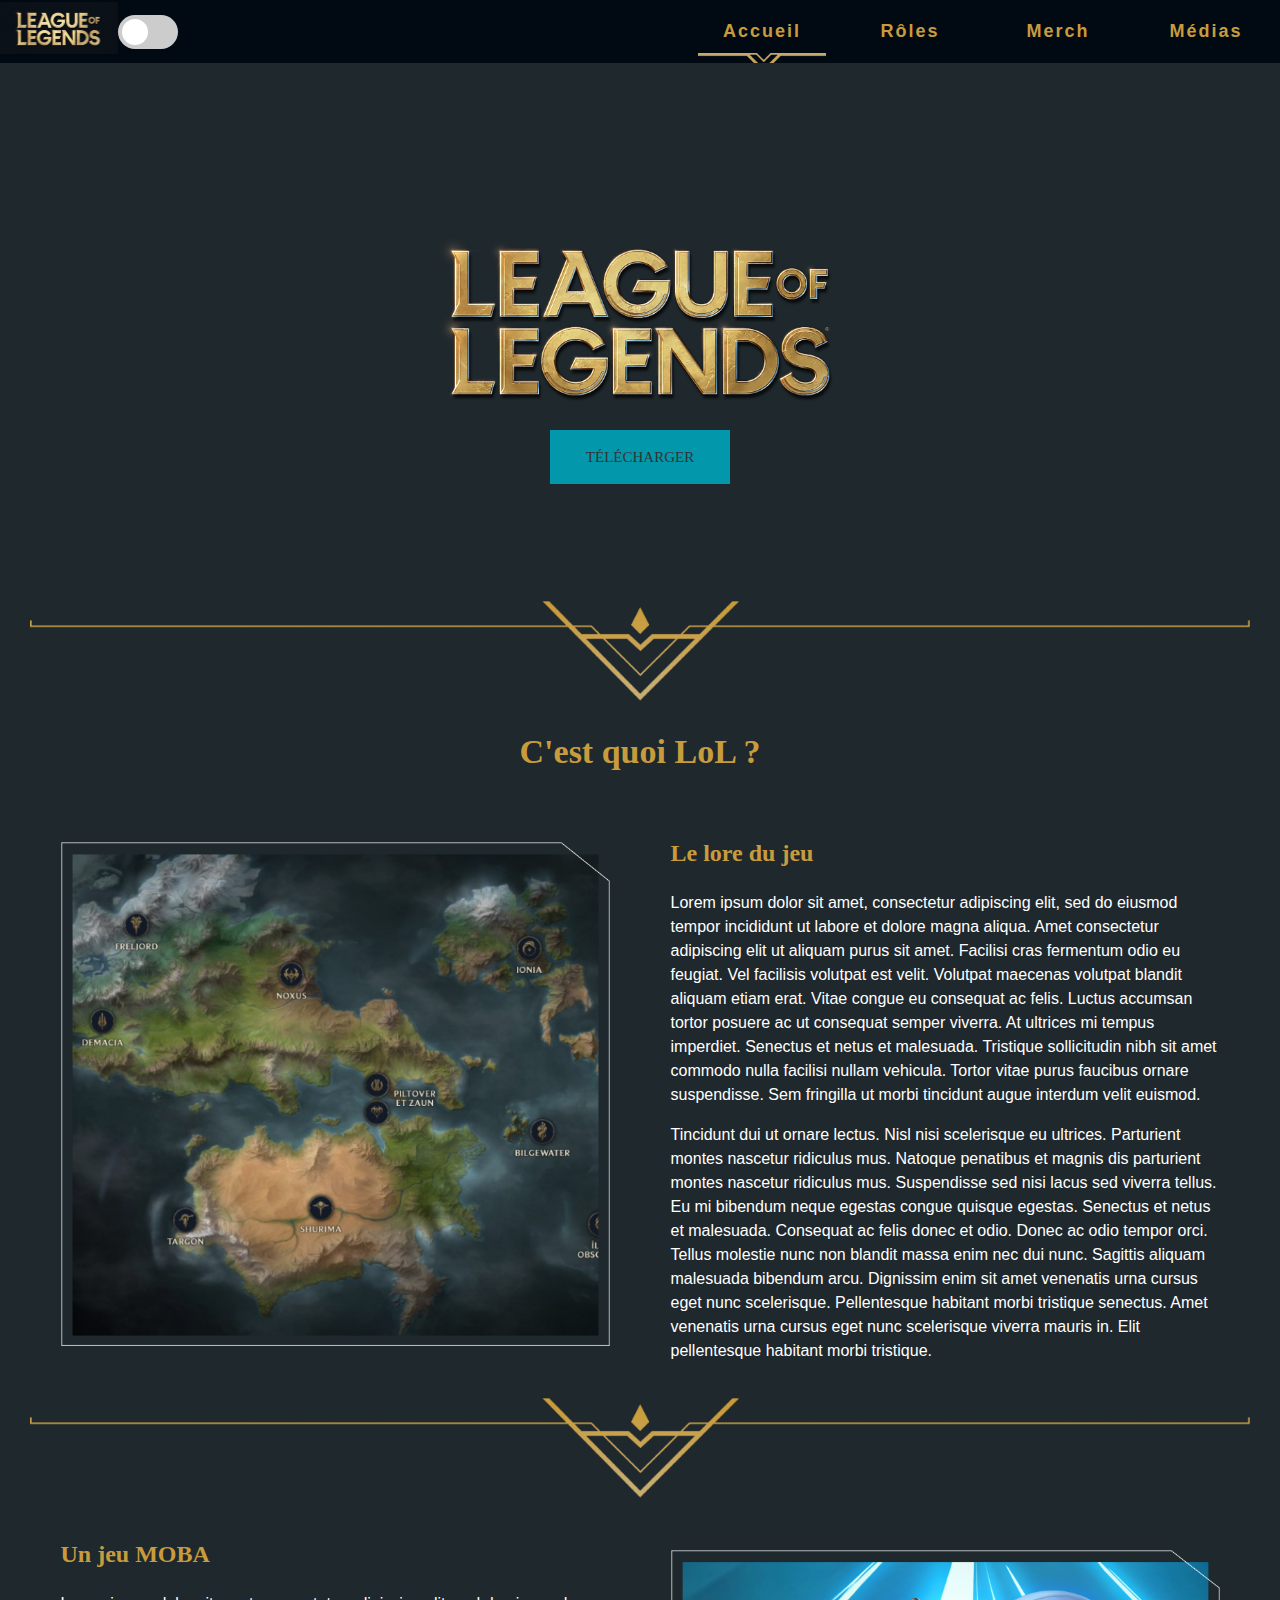
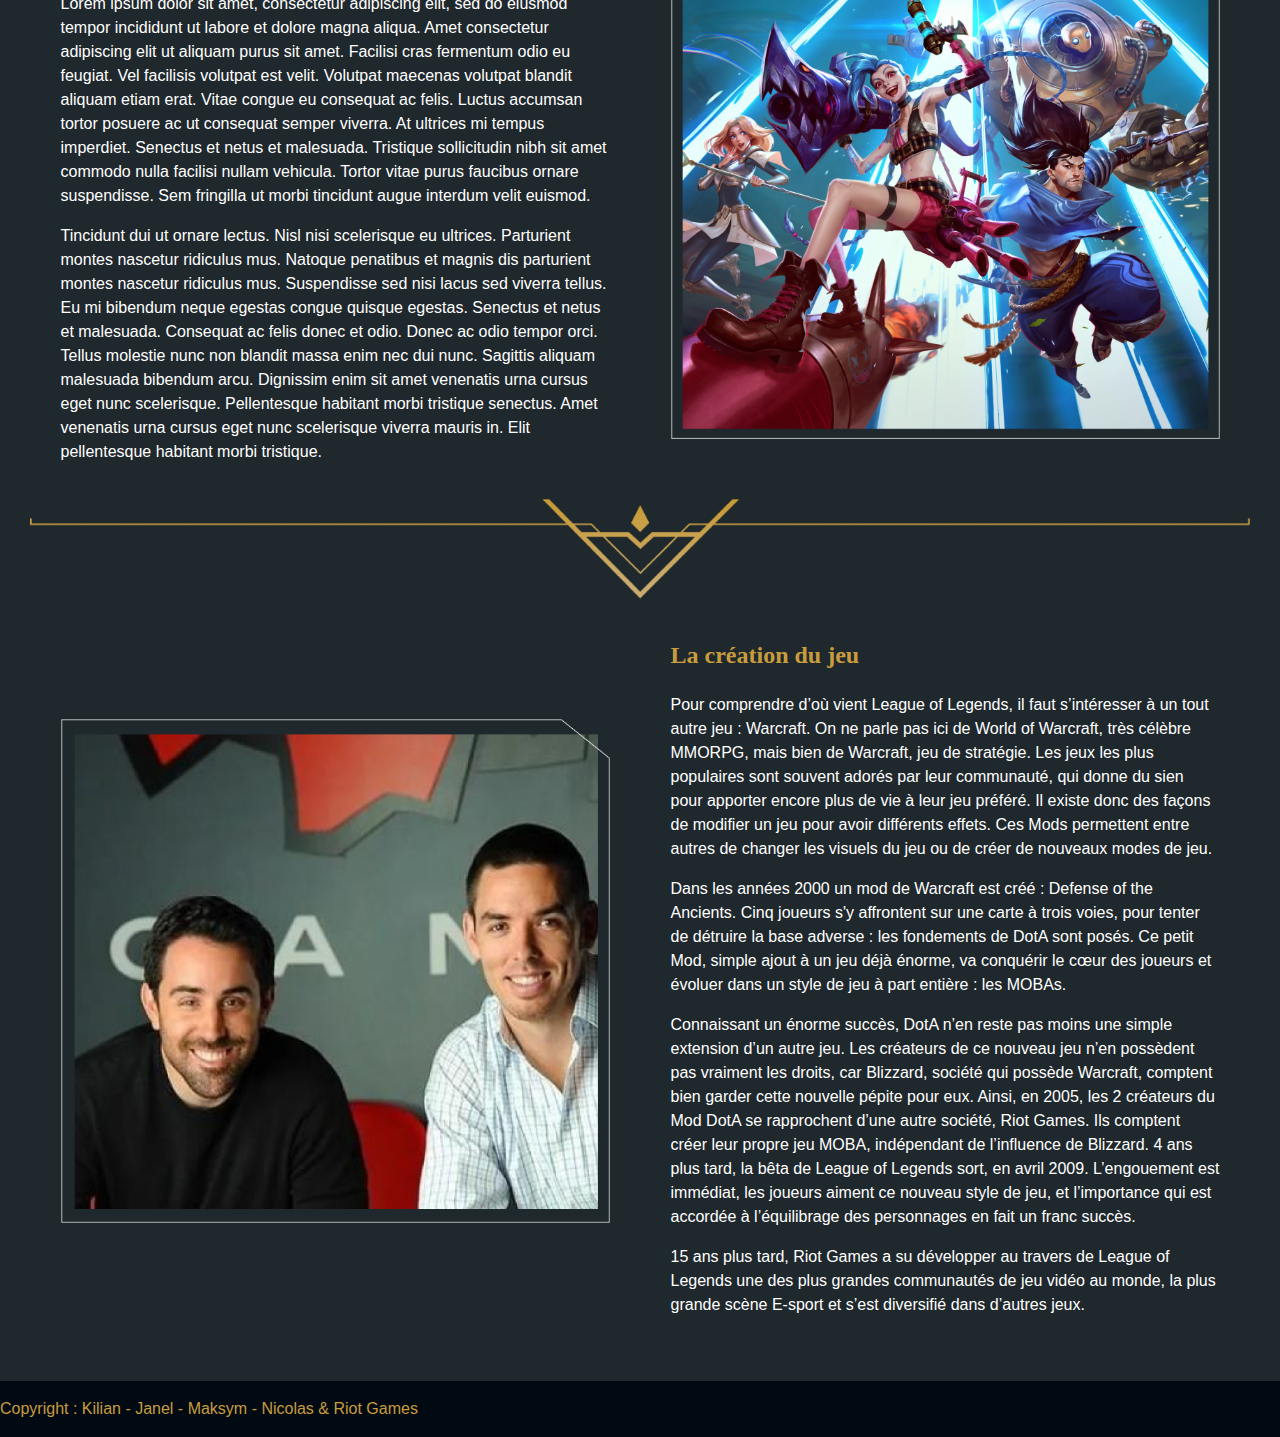
==== commit caaac666: "ad toogle button" ====
--- a/index.html
+++ b/index.html
@@ -6,23 +6,29 @@
     <title>League of Legends</title>
     <link rel="stylesheet" href="./css/style.css" type="text/css" />
     <link href="https://fonts.cdnfonts.com/css/open-dyslexic" rel="stylesheet">
+    <link href="https://fonts.cdnfonts.com/css/open-dyslexic" rel="stylesheet">
     <meta name="viewport" content="width=device-width, initial-scale=1.0">
     <script src="https://kit.fontawesome.com/bd5d7da3bf.js" crossorigin="anonymous"></script>
 </head>
 
-<body>
+<body class="all_elements">
     <header>
+        <div class="slider_container">
         <a href="index.html"><img src="./ressources/logo-d-4x-zoom-rendered-00.webp" alt="Logo League of Legend"></a>
+        <label class="switch">
+  <input type="checkbox">
+  <span class="slider roundi"></span>
+</label></div>
         <div class="burger-menu">
-            <img src="/LoL/ressources/bars-solid (3).svg" alt=" burger menu icon" id="burger-icon" />
+            <img src="/LoL/ressources/bars-solid (3).svg"  alt=" burger menu icon" id="burger-icon" />
         </div>
         <nav id="navbar">
             <a href="index.html" class="lien-actif">Accueil</a>
-
+            
             <a href="roles.html">Rôles</a>
-
+            
             <a href="merch.html.html">Merch</a>
-
+            
             <a href="media.html">Médias</a>
         </nav>
     </header>
@@ -105,5 +111,5 @@
 
     </footer>
 </body>
-
+<script src="./js/style.js"></script>
 </html>
